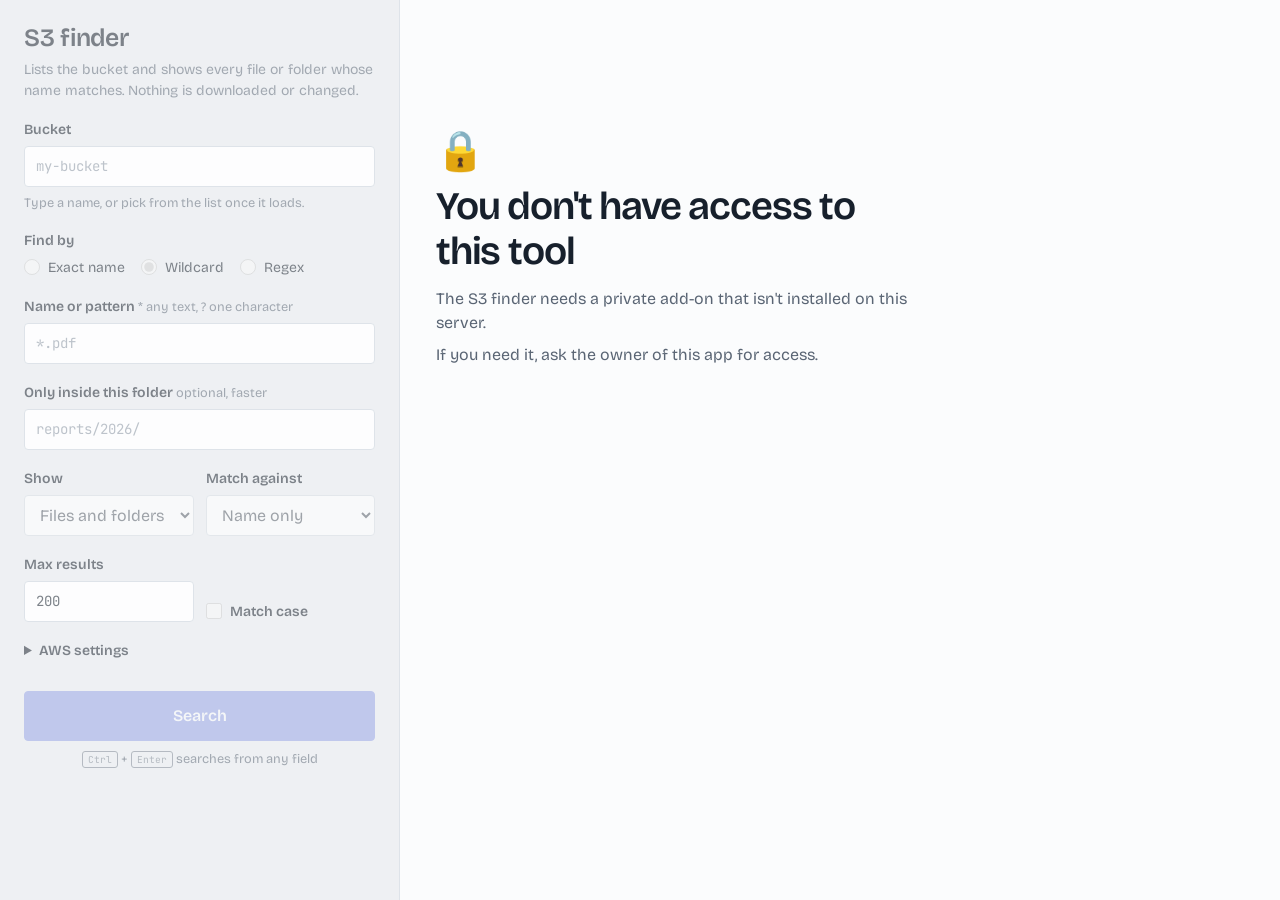
==== tools/s3-finder.html @ 7ef7dab0 "add s3 finder tab with optional plugin loader" ====
<!DOCTYPE html>
<html lang="en">
<head>
  <meta charset="UTF-8" />
  <meta name="viewport" content="width=device-width, initial-scale=1" />
  <title>S3 finder</title>
  <meta name="description" content="Find files and folders in an S3 bucket by exact name, wildcard or regex. Needs the S3 plugin." />
  <!-- plugin tool: left out of the static build -->
  <meta name="workbench-export" content="skip" />
  <link rel="stylesheet" href="../static/theme.css" />
  <style>
    body { height: 100%; }
    .layout { display: grid; grid-template-columns: minmax(320px, 400px) 1fr; height: 100vh; }

    /* ---------- left: inputs ---------- */
    .inputs {
      background: var(--bench);
      border-right: 1px solid var(--rule);
      overflow-y: auto;
      padding: 24px 24px 32px;
      display: flex;
      flex-direction: column;
      gap: 18px;
    }
    .inputs h1 { font-size: var(--t-xl); }
    .inputs > header p { margin: 6px 0 0; color: var(--graphite); font-size: var(--t-sm); }
    .inputs input[type="text"] { font-family: var(--mono); font-size: var(--t-sm); }
    .modes { display: flex; gap: 16px; flex-wrap: wrap; }
    .pair { display: grid; grid-template-columns: 1fr 1fr; gap: 12px; }
    fieldset { border: 0; margin: 0; padding: 0; display: grid; gap: 8px; }
    legend { font-weight: 600; font-size: var(--t-sm); padding: 0; margin-bottom: 6px; }
    details > summary { cursor: pointer; font-weight: 600; font-size: var(--t-sm); }
    details[open] > summary { margin-bottom: 12px; }
    .run { display: grid; gap: 8px; position: sticky; bottom: -32px; padding: 12px 0 0; background: var(--bench); }
    .run .btn { padding: 12px 16px; font-size: var(--t-md); }
    .run .hint { text-align: center; }
    .inputs[aria-disabled="true"] { opacity: 0.55; }

    /* ---------- right: results ---------- */
    .results { overflow: auto; padding: 24px clamp(16px, 3vw, 36px) 40px; min-width: 0; }
    .results-top { display: flex; align-items: baseline; justify-content: space-between; gap: 16px; flex-wrap: wrap; margin-bottom: 12px; }
    .summary { font-size: var(--t-lg); font-weight: 600; letter-spacing: -0.01em; }
    .summary span { font-weight: 400; color: var(--graphite); font-size: var(--t-sm); margin-left: 6px; }
    .note { margin: 0 0 14px; padding: 10px 14px; border-radius: var(--r-md); background: var(--warn-bg); color: var(--warn); font-size: var(--t-sm); }

    .blank { max-width: 48ch; margin-top: 12vh; }
    .blank h2 { font-size: var(--t-2xl); letter-spacing: -0.03em; margin-bottom: 12px; }
    .blank p { color: var(--graphite); margin: 0 0 8px; }
    .blank .lock { font-size: var(--t-2xl); line-height: 1; margin-bottom: 14px; color: var(--graphite); }

    .alert { display: flex; gap: 10px; padding: 12px 16px; border-radius: var(--r-md); background: var(--fail-bg); color: var(--fail); margin-bottom: 16px; }
    .alert[hidden] { display: none; }
    .alert b { font-weight: 700; }

    /* the result table — the one loud element */
    .table-wrap { border: 1px solid var(--ink); border-radius: var(--r-md); overflow-x: auto; }
    table.found { border-collapse: collapse; width: 100%; }
    .found th, .found td { padding: 9px 12px; border-bottom: 1px solid var(--rule); text-align: left; vertical-align: top; }
    .found tbody tr:last-child td { border-bottom: 0; }
    .found thead th { font-family: var(--sans); color: var(--ink); font-size: var(--t-sm); font-weight: 600; background: var(--sheet); border-bottom-color: var(--ink); white-space: nowrap; }
    .found td { font-size: var(--t-sm); }
    .found .path { font-family: var(--mono); font-size: var(--t-xs); word-break: break-all; }
    .found .path .dir { color: var(--graphite); }
    .found .num, .found .when { font-family: var(--mono); font-size: var(--t-xs); white-space: nowrap; color: var(--graphite); }
    .found .num { text-align: right; }
    .kind { white-space: nowrap; font-weight: 600; }
    .kind .glyph { display: inline-block; width: 1.2em; }
    .row-copy { padding: 2px 8px; font-size: var(--t-xs); }

    @media (max-width: 860px) {
      .layout { grid-template-columns: 1fr; height: auto; }
      .inputs { border-right: 0; border-bottom: 1px solid var(--rule); }
      .run { position: static; }
      .blank { margin-top: 24px; }
      .found .when { display: none; }
    }
  </style>
</head>
<body>
<div class="layout">
  <!-- ================= inputs ================= -->
  <form class="inputs" id="form" novalidate aria-disabled="true">
    <header>
      <h1>S3 finder</h1>
      <p>Lists the bucket and shows every file or folder whose name matches. Nothing is downloaded or changed.</p>
    </header>

    <div class="field">
      <label for="bucket">Bucket</label>
      <input id="bucket" type="text" list="bucketList" placeholder="my-bucket" spellcheck="false" autocomplete="off" />
      <datalist id="bucketList"></datalist>
      <span class="hint" id="bucketHint">Type a name, or pick from the list once it loads.</span>
    </div>

    <fieldset>
      <legend>Find by</legend>
      <div class="modes">
        <label class="check"><input type="radio" name="mode" value="exact" /> Exact name</label>
        <label class="check"><input type="radio" name="mode" value="glob" checked /> Wildcard</label>
        <label class="check"><input type="radio" name="mode" value="regex" /> Regex</label>
      </div>
    </fieldset>

    <div class="field">
      <label for="pattern">Name or pattern <span class="hint" id="patternHint"></span></label>
      <input id="pattern" type="text" spellcheck="false" autocomplete="off" />
    </div>

    <div class="field">
      <label for="prefix">Only inside this folder <span class="hint">optional, faster</span></label>
      <input id="prefix" type="text" placeholder="reports/2026/" spellcheck="false" autocomplete="off" />
    </div>

    <div class="pair">
      <div class="field">
        <label for="kind">Show</label>
        <select id="kind">
          <option value="all">Files and folders</option>
          <option value="file">Files only</option>
          <option value="folder">Folders only</option>
        </select>
      </div>
      <div class="field">
        <label for="match">Match against</label>
        <select id="match">
          <option value="name">Name only</option>
          <option value="key">Full path</option>
        </select>
      </div>
    </div>

    <div class="pair">
      <div class="field">
        <label for="maxResults">Max results</label>
        <input id="maxResults" type="text" inputmode="numeric" value="200" />
      </div>
      <div class="field" style="align-content: end;">
        <label class="check"><input type="checkbox" id="caseSensitive" /> Match case</label>
      </div>
    </div>

    <details>
      <summary>AWS settings</summary>
      <div class="pair">
        <div class="field">
          <label for="profile">Profile</label>
          <input id="profile" type="text" placeholder="Default" spellcheck="false" autocomplete="off" />
        </div>
        <div class="field">
          <label for="region">Region</label>
          <input id="region" type="text" placeholder="From profile" spellcheck="false" autocomplete="off" />
        </div>
      </div>
    </details>

    <div class="run">
      <button class="btn btn-primary" id="runBtn" type="submit" disabled>Search</button>
      <span class="hint"><kbd>Ctrl</kbd> + <kbd>Enter</kbd> searches from any field</span>
    </div>
  </form>

  <!-- ================= results ================= -->
  <section class="results" aria-live="polite">
    <div id="checking" class="blank">
      <p role="status">Checking access…</p>
    </div>

    <div id="noaccess" class="blank" hidden>
      <div class="lock" aria-hidden="true">🔒</div>
      <h2>You don't have access to this tool</h2>
      <p>The S3 finder needs a private add-on that isn't installed on this server.</p>
      <p>If you need it, ask the owner of this app for access.</p>
    </div>

    <div id="blank" class="blank" hidden>
      <h2>Nothing searched yet</h2>
      <p>Enter a bucket and the name you're looking for, then search.</p>
      <p>Wildcards: <code>*</code> matches any text and <code>?</code> one character, so <code>*.pdf</code> finds every PDF. Add a folder to search less of the bucket.</p>
    </div>

    <div id="alert" class="alert" role="alert" hidden></div>

    <div id="report" hidden>
      <div class="results-top">
        <div class="summary" id="summary" role="status"></div>
        <button class="btn" id="copyBtn" type="button">Copy paths</button>
      </div>
      <p class="note" id="note" hidden></p>
      <div class="table-wrap">
        <table class="found">
          <thead><tr><th>Type</th><th>Path</th><th class="num">Size</th><th class="when">Modified</th><th><span class="sr-only">Copy</span></th></tr></thead>
          <tbody id="rows"></tbody>
        </table>
      </div>
    </div>
  </section>
</div>

<script>
const $ = (id) => document.getElementById(id);
const PLUGIN = "s3-find";
const STORE = "s3find.inputs";
const FIELDS = ["bucket", "pattern", "prefix", "kind", "match", "maxResults", "profile", "region"];
const HINTS = {
  exact: "the whole name, e.g. report.pdf",
  glob: "* any text, ? one character",
  regex: "searched anywhere in the name",
};
const PLACEHOLDERS = { exact: "report.pdf", glob: "*.pdf", regex: "^invoice_\\d+\\.pdf$" };
// Static builds carry this tag; plugin tools are never exported, but stay safe if one is opened.
const STATIC = !!document.querySelector('meta[name="workbench-mode"][content="static"]');

let lastResult = null;
let running = false;

/* ---------- saved inputs ---------- */
const mode = () => document.querySelector('input[name="mode"]:checked').value;

function save() {
  const data = Object.fromEntries(FIELDS.map((f) => [f, $(f).value]));
  data.mode = mode();
  data.caseSensitive = $("caseSensitive").checked;
  localStorage.setItem(STORE, JSON.stringify(data));
}

function restore() {
  try {
    const d = JSON.parse(localStorage.getItem(STORE)) || {};
    FIELDS.forEach((f) => { if (d[f] != null) $(f).value = d[f]; });
    if (d.mode) document.querySelector(`input[name="mode"][value="${d.mode}"]`).checked = true;
    $("caseSensitive").checked = !!d.caseSensitive;
  } catch { /* ignore bad saved data */ }
}

function syncMode() {
  $("patternHint").textContent = HINTS[mode()];
  $("pattern").placeholder = PLACEHOLDERS[mode()];
}

/* ---------- access check ---------- */
async function checkAccess() {
  if (STATIC) return false;
  try {
    const res = await fetch("../plugins/status");
    if (!res.ok) return false;
    const data = await res.json();
    return (data.plugins || []).includes(PLUGIN);
  } catch {
    return false;
  }
}

function setEnabled(on) {
  $("form").setAttribute("aria-disabled", on ? "false" : "true");
  $("form").querySelectorAll("input, select, button").forEach((el) => { el.disabled = !on; });
}

async function loadBuckets() {
  const q = new URLSearchParams({ profile: $("profile").value.trim(), region: $("region").value.trim() });
  try {
    const res = await fetch(`../plugins/${PLUGIN}/buckets?${q}`);
    const data = await res.json();
    if (!res.ok) throw new Error(data.error);
    $("bucketList").replaceChildren(...data.buckets.map((b) => Object.assign(document.createElement("option"), { value: b })));
    $("bucketHint").textContent = `${data.buckets.length.toLocaleString()} buckets available. Start typing to filter.`;
  } catch (e) {
    $("bucketHint").textContent = "Couldn't load the bucket list. You can still type a bucket name.";
  }
}

/* ---------- search ---------- */
function showAlert(message) {
  $("alert").innerHTML = "";
  const b = document.createElement("b");
  b.textContent = "✕";
  const span = document.createElement("span");
  span.textContent = message;
  $("alert").append(b, span);
  $("alert").hidden = false;
}

function validate() {
  if (!$("bucket").value.trim()) return "Enter a bucket name.";
  if (!$("pattern").value) return "Enter a name or pattern to search for.";
  if (mode() === "regex") {
    try { new RegExp($("pattern").value); } catch (e) { return `That regex isn't valid: ${e.message}.`; }
  }
  const n = Number($("maxResults").value);
  if (!Number.isInteger(n) || n < 1) return "Max results must be a whole number above 0.";
  return null;
}

async function search(ev) {
  ev?.preventDefault();
  if (running || $("runBtn").disabled) return;
  $("alert").hidden = true;
  const problem = validate();
  if (problem) return showAlert(problem);
  save();

  running = true;
  $("runBtn").textContent = "Searching…";
  $("runBtn").disabled = true;
  try {
    const res = await fetch(`../plugins/${PLUGIN}/search`, {
      method: "POST",
      headers: { "Content-Type": "application/json" },
      body: JSON.stringify({
        bucket: $("bucket").value.trim(),
        mode: mode(),
        pattern: $("pattern").value,
        prefix: $("prefix").value.trim(),
        kind: $("kind").value,
        match: $("match").value,
        case_sensitive: $("caseSensitive").checked,
        max_results: Number($("maxResults").value),
        profile: $("profile").value.trim(),
        region: $("region").value.trim(),
      }),
    });
    if (res.status === 404) { showNoAccess(); return; }
    const data = await res.json();
    if (!res.ok) throw new Error(data.error || `The search failed (HTTP ${res.status}).`);
    lastResult = data;
    render(data);
  } catch (e) {
    showAlert(e.message === "Failed to fetch" ? "Can't reach the app server. Check that it's still running." : e.message);
  } finally {
    running = false;
    $("runBtn").textContent = "Search";
    $("runBtn").disabled = false;
  }
}

const sizeText = (n) => {
  if (n == null) return "";
  const units = ["B", "KB", "MB", "GB", "TB"];
  let i = 0;
  while (n >= 1024 && i < units.length - 1) { n /= 1024; i++; }
  return i ? `${n.toFixed(1)} ${units[i]}` : `${n} B`;
};

function cell(cls, text) {
  const td = document.createElement("td");
  if (cls) td.className = cls;
  if (text != null) td.textContent = text;
  return td;
}

function render(data) {
  $("blank").hidden = true;
  $("report").hidden = false;
  const n = data.results.length;
  const summary = $("summary");
  summary.textContent = n ? `${n.toLocaleString()} ${n === 1 ? "match" : "matches"}` : "No matches";
  const meta = document.createElement("span");
  meta.textContent = `${data.scanned.toLocaleString()} objects scanned in ${data.seconds}s`;
  summary.append(meta);

  const note = $("note");
  note.hidden = !data.stopped;
  if (data.stopped === "max_results") note.textContent = `⚠ Showing the first ${n.toLocaleString()} matches. Raise Max results or add a folder to see the rest.`;
  if (data.stopped === "max_scan") note.textContent = `⚠ Stopped after scanning ${data.max_scan.toLocaleString()} objects. Add a folder to search the rest of the bucket.`;

  const rows = data.results.map((r) => {
    const tr = document.createElement("tr");
    const kind = cell("kind");
    kind.innerHTML = r.kind === "folder" ? '<span class="glyph" aria-hidden="true">▸</span>Folder' : '<span class="glyph" aria-hidden="true">·</span>File';
    const path = cell("path");
    const slash = r.key.replace(/\/$/, "").lastIndexOf("/");
    const dir = document.createElement("span");
    dir.className = "dir";
    dir.textContent = slash >= 0 ? r.key.slice(0, slash + 1) : "";
    path.append(dir, document.createTextNode(slash >= 0 ? r.key.slice(slash + 1) : r.key));
    const copy = cell();
    const btn = Object.assign(document.createElement("button"), { type: "button", className: "btn btn-quiet row-copy", textContent: "Copy" });
    btn.setAttribute("aria-label", `Copy s3://${data.bucket}/${r.key}`);
    btn.addEventListener("click", () => copyText(`s3://${data.bucket}/${r.key}`, btn));
    copy.append(btn);
    tr.append(kind, path, cell("num", sizeText(r.size)), cell("when", r.modified || ""), copy);
    return tr;
  });
  if (!n) {
    const tr = document.createElement("tr");
    const td = cell(null, "Nothing matched. Try a wildcard such as *name*, turn off Match case, or match against the full path.");
    td.colSpan = 5;
    tr.append(td);
    rows.push(tr);
  }
  $("rows").replaceChildren(...rows);
  $("copyBtn").disabled = !n;
}

async function copyText(text, btn) {
  await navigator.clipboard.writeText(text);
  const old = btn.textContent;
  btn.textContent = "Copied";
  setTimeout(() => { btn.textContent = old; }, 1200);
}

function showNoAccess() {
  $("checking").hidden = true;
  $("blank").hidden = true;
  $("report").hidden = true;
  $("alert").hidden = true;
  $("noaccess").hidden = false;
  setEnabled(false);
}

/* ---------- wiring ---------- */
restore();
syncMode();
setEnabled(false);
document.querySelectorAll('input[name="mode"]').forEach((r) => r.addEventListener("change", () => { syncMode(); save(); }));
FIELDS.forEach((f) => $(f).addEventListener("change", save));
$("caseSensitive").addEventListener("change", save);
$("form").addEventListener("submit", search);
$("form").addEventListener("keydown", (e) => { if (e.key === "Enter" && (e.ctrlKey || e.metaKey)) search(e); });
$("copyBtn").addEventListener("click", () => {
  if (!lastResult) return;
  copyText(lastResult.results.map((r) => `s3://${lastResult.bucket}/${r.key}`).join("\n"), $("copyBtn"));
});

checkAccess().then((ok) => {
  if (!ok) return showNoAccess();
  $("checking").hidden = true;
  $("blank").hidden = false;
  setEnabled(true);
  loadBuckets();
});
</script>
</body>
</html>
---- static/theme.css ----
/* Workbench — shared theme for the shell and every tool page */
@import url("https://fonts.googleapis.com/css2?family=Bricolage+Grotesque:opsz,wght@12..96,400;12..96,500;12..96,600;12..96,700&family=JetBrains+Mono:wght@400;500&display=swap");

:root {
  --bench: #e4e8ec;
  --sheet: #fbfcfd;
  --ink: #17202c;
  --graphite: #5a6574;
  --rule: #c8d0d9;
  --rule-soft: #dde3e9;
  --cobalt: #2c46d1;
  --cobalt-deep: #1f35a8;
  --pass: #0f7a4e;
  --pass-bg: #d8efe3;
  --fail: #b3311b;
  --fail-bg: #f6ddd6;
  --warn: #8a5a00;
  --warn-bg: #f5e8c8;

  --sans: "Bricolage Grotesque", "Segoe UI Variable Text", "Segoe UI", system-ui, sans-serif;
  --mono: "JetBrains Mono", Consolas, "Cascadia Mono", monospace;

  /* type scale (1.25) */
  --t-xs: 0.8rem;
  --t-sm: 0.875rem;
  --t-md: 1rem;
  --t-lg: 1.25rem;
  --t-xl: 1.563rem;
  --t-2xl: 2.441rem;
  --t-3xl: 3.815rem;

  --r-sm: 4px;
  --r-md: 8px;
  color-scheme: light;
}

*, *::before, *::after { box-sizing: border-box; }

html, body { margin: 0; height: 100%; }

body {
  font-family: var(--sans);
  font-size: var(--t-md);
  line-height: 1.5;
  color: var(--ink);
  background: var(--sheet);
  -webkit-font-smoothing: antialiased;
}

h1, h2, h3 { line-height: 1.15; margin: 0; font-weight: 600; letter-spacing: -0.01em; }

code, .mono { font-family: var(--mono); font-size: 0.92em; }

/* ---------- form controls ---------- */
.field { display: grid; gap: 6px; }
.field > label, .field-label { font-weight: 600; font-size: var(--t-sm); }
.hint { color: var(--graphite); font-size: var(--t-xs); font-weight: 400; }

input[type="text"], input[type="search"], input[type="url"], select, textarea {
  width: 100%;
  font: inherit;
  color: var(--ink);
  background: #fff;
  border: 1px solid var(--rule);
  border-radius: var(--r-sm);
  padding: 9px 11px;
}
textarea { font-family: var(--mono); font-size: var(--t-sm); line-height: 1.6; resize: vertical; }
input::placeholder, textarea::placeholder { color: #8b95a3; }
input:hover, select:hover, textarea:hover { border-color: #aab5c1; }

:focus-visible { outline: 2px solid var(--cobalt); outline-offset: 2px; }
input:focus-visible, select:focus-visible, textarea:focus-visible { outline-offset: 0; border-color: var(--cobalt); }

.check { display: inline-flex; align-items: center; gap: 8px; font-size: var(--t-sm); cursor: pointer; }
.check input { width: 16px; height: 16px; accent-color: var(--cobalt); margin: 0; }

/* ---------- buttons ---------- */
.btn {
  font: inherit;
  font-weight: 600;
  font-size: var(--t-sm);
  display: inline-flex;
  align-items: center;
  justify-content: center;
  gap: 8px;
  padding: 9px 16px;
  border-radius: var(--r-sm);
  border: 1px solid var(--rule);
  background: #fff;
  color: var(--ink);
  cursor: pointer;
}
.btn:hover { background: var(--bench); }
.btn:disabled { opacity: 0.45; cursor: not-allowed; }
.btn-primary { background: var(--cobalt); border-color: var(--cobalt); color: #fff; }
.btn-primary:hover { background: var(--cobalt-deep); }
.btn-quiet { border-color: transparent; background: transparent; color: var(--graphite); }
.btn-quiet:hover { color: var(--ink); background: var(--bench); }

kbd {
  font-family: var(--mono);
  font-size: 0.75em;
  padding: 1px 5px;
  border-radius: 3px;
  border: 1px solid currentColor;
  opacity: 0.75;
}

.sr-only {
  position: absolute; width: 1px; height: 1px; padding: 0; margin: -1px;
  overflow: hidden; clip: rect(0 0 0 0); white-space: nowrap; border: 0;
}

/* ---------- tool page frame ---------- */
.tool {
  min-height: 100%;
  padding: 28px clamp(16px, 3vw, 40px) 40px;
}
.tool-head { margin-bottom: 24px; max-width: 70ch; }
.tool-head h1 { font-size: var(--t-xl); }
.tool-head p { margin: 6px 0 0; color: var(--graphite); }

@media (prefers-reduced-motion: reduce) {
  *, *::before, *::after { animation: none !important; transition: none !important; }
}
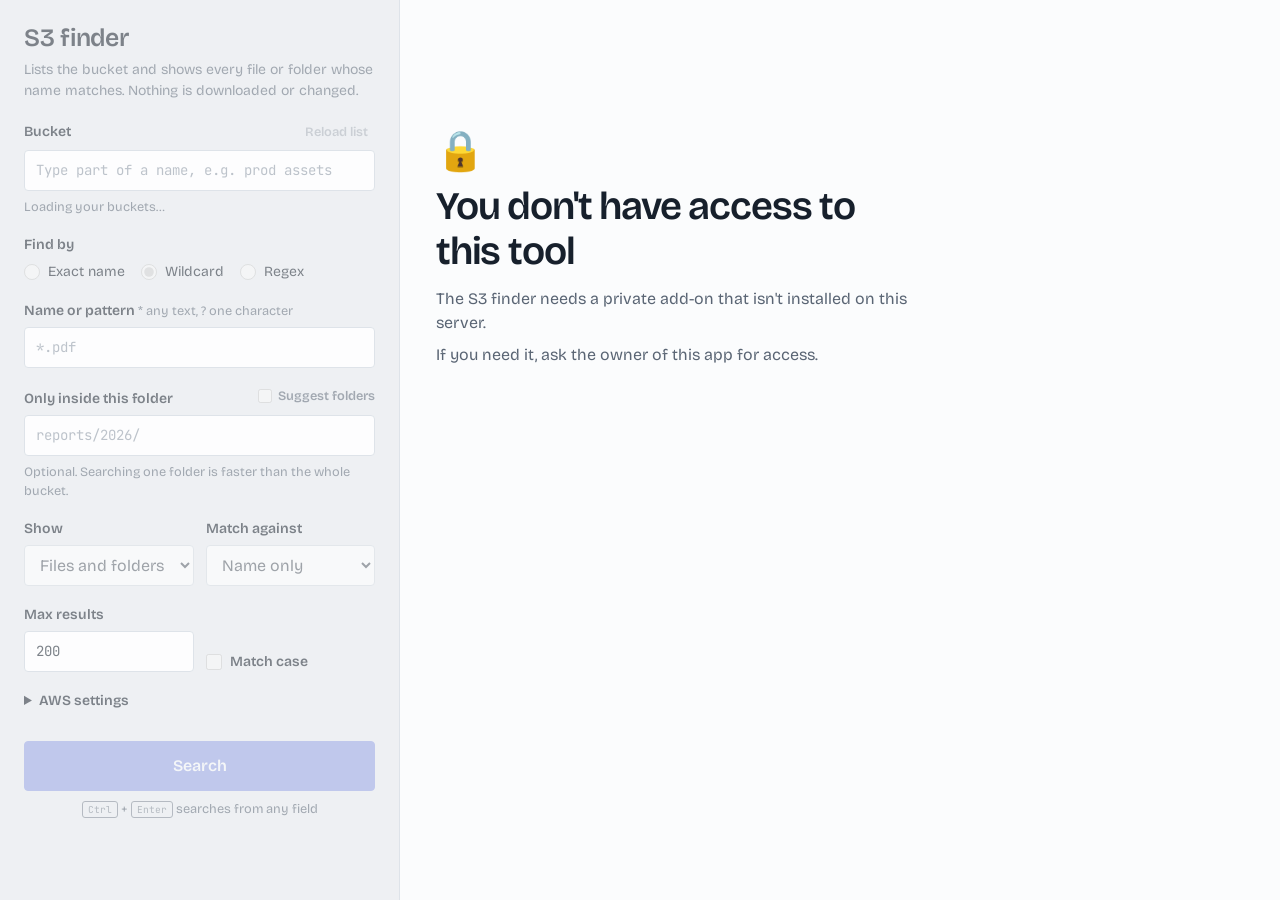
==== commit 9253bf91: "add folder suggestions and reusable combobox to s3 finder" ====
--- a/tools/s3-finder.html
+++ b/tools/s3-finder.html
@@ -7,7 +7,7 @@
   <meta name="description" content="Find files and folders in an S3 bucket by exact name, wildcard or regex. Needs the S3 plugin." />
   <!-- plugin tool: left out of the static build -->
   <meta name="workbench-export" content="skip" />
-  <link rel="stylesheet" href="../static/theme.css" />
+  <link rel="stylesheet" href="../static/theme.css?v=2" />
   <style>
     body { height: 100%; }
     .layout { display: grid; grid-template-columns: minmax(320px, 400px) 1fr; height: 100vh; }
@@ -36,6 +36,14 @@
     .run .hint { text-align: center; }
     .inputs[aria-disabled="true"] { opacity: 0.55; }
 
+    /* bucket and folder pickers (combobox styles are in theme.css) */
+    .label-row { display: flex; align-items: baseline; justify-content: space-between; gap: 8px; }
+    .label-row label { font-weight: 600; font-size: var(--t-sm); }
+    .reload { padding: 2px 6px; font-size: var(--t-xs); }
+    .label-row .check { font-size: var(--t-xs); gap: 6px; color: var(--graphite); white-space: nowrap; flex: none; }
+    .label-row .check input { width: 14px; height: 14px; }
+    .hint.warn { color: var(--warn); }
+
     /* ---------- right: results ---------- */
     .results { overflow: auto; padding: 24px clamp(16px, 3vw, 36px) 40px; min-width: 0; }
     .results-top { display: flex; align-items: baseline; justify-content: space-between; gap: 16px; flex-wrap: wrap; margin-bottom: 12px; }
@@ -47,6 +55,40 @@
     .blank h2 { font-size: var(--t-2xl); letter-spacing: -0.03em; margin-bottom: 12px; }
     .blank p { color: var(--graphite); margin: 0 0 8px; }
     .blank .lock { font-size: var(--t-2xl); line-height: 1; margin-bottom: 14px; color: var(--graphite); }
+
+    /* centred loader with live counters */
+    .loading { display: flex; flex-direction: column; align-items: center; text-align: center; margin: 8vh auto 28px; max-width: 64ch; }
+    .loading[hidden] { display: none; }
+    .loading h2 { font-size: var(--t-xl); letter-spacing: -0.01em; margin-bottom: 6px; }
+    .loading p { color: var(--graphite); margin: 0 0 4px; }
+    .loading code { word-break: break-all; }
+    .spinner { width: 44px; height: 44px; margin-bottom: 18px; border: 3px solid var(--rule); border-top-color: var(--ink); border-radius: 50%; animation: spin 0.9s linear infinite; }
+    @keyframes spin { to { transform: rotate(360deg); } }
+    .stats { display: flex; flex-wrap: wrap; justify-content: center; gap: 8px 28px; margin: 18px 0 10px; }
+    .stat { display: grid; gap: 2px; }
+    .stat b { font-family: var(--mono); font-size: var(--t-lg); font-weight: 600; font-variant-numeric: tabular-nums; }
+    .stat span { font-size: var(--t-xs); color: var(--graphite); }
+    .current { font-family: var(--mono); font-size: var(--t-xs); color: var(--graphite); max-width: 100%; overflow: hidden; text-overflow: ellipsis; white-space: nowrap; margin: 0 0 16px; }
+    @media (prefers-reduced-motion: reduce) { .spinner { animation: none; border-top-color: var(--graphite); } }
+
+    /* full log */
+    .log { margin-top: 24px; border: 1px solid var(--rule); border-radius: var(--r-md); background: var(--sheet); }
+    .log[hidden] { display: none; }
+    .log > summary { display: flex; align-items: center; gap: 12px; padding: 8px 14px; background: var(--bench); border-radius: var(--r-md); }
+    .log[open] > summary { border-bottom: 1px solid var(--rule); border-radius: var(--r-md) var(--r-md) 0 0; margin: 0; }
+    .log > summary .grow { flex: 1; }
+    .log > summary .hint { font-weight: 400; margin-left: 6px; }
+    .log-lines { max-height: 46vh; overflow: auto; padding: 8px 0; font-family: var(--mono); font-size: var(--t-xs); line-height: 1.55; }
+    .log-line { display: grid; grid-template-columns: 7ch 7ch 1fr; gap: 10px; padding: 1px 14px; }
+    .log-line .t { color: var(--graphite); text-align: right; font-variant-numeric: tabular-nums; }
+    .log-line .lvl { color: var(--graphite); white-space: nowrap; }
+    .log-line .m { word-break: break-all; white-space: pre-wrap; }
+    .log-line.detail .m { color: var(--graphite); }
+    .log-line.warn { background: var(--warn-bg); }
+    .log-line.warn .lvl, .log-line.warn .m { color: var(--warn); }
+    .log-line.error { background: var(--fail-bg); }
+    .log-line.error .lvl, .log-line.error .m { color: var(--fail); }
+    .log-line.match .lvl, .log-line.match .m { color: var(--pass); }
 
     .alert { display: flex; gap: 10px; padding: 12px 16px; border-radius: var(--r-md); background: var(--fail-bg); color: var(--fail); margin-bottom: 16px; }
     .alert[hidden] { display: none; }
@@ -86,10 +128,13 @@
     </header>
 
     <div class="field">
-      <label for="bucket">Bucket</label>
-      <input id="bucket" type="text" list="bucketList" placeholder="my-bucket" spellcheck="false" autocomplete="off" />
-      <datalist id="bucketList"></datalist>
-      <span class="hint" id="bucketHint">Type a name, or pick from the list once it loads.</span>
+      <div class="label-row">
+        <label for="bucket" id="bucketLabel">Bucket</label>
+        <button class="btn btn-quiet reload" id="reloadBuckets" type="button">Reload list</button>
+      </div>
+      <input id="bucket" type="text" placeholder="Type part of a name, e.g. prod assets"
+             spellcheck="false" autocomplete="off" aria-describedby="bucketHint" />
+      <span class="hint" id="bucketHint" aria-live="polite">Loading your buckets…</span>
     </div>
 
     <fieldset>
@@ -107,8 +152,12 @@
     </div>
 
     <div class="field">
-      <label for="prefix">Only inside this folder <span class="hint">optional, faster</span></label>
-      <input id="prefix" type="text" placeholder="reports/2026/" spellcheck="false" autocomplete="off" />
+      <div class="label-row">
+        <label for="prefix" id="prefixLabel">Only inside this folder</label>
+        <label class="check"><input type="checkbox" id="suggestFolders" /> Suggest folders</label>
+      </div>
+      <input id="prefix" type="text" placeholder="reports/2026/" spellcheck="false" autocomplete="off" aria-describedby="prefixHint" />
+      <span class="hint" id="prefixHint">Optional. Searching one folder is faster than the whole bucket.</span>
     </div>
 
     <div class="pair">
@@ -178,6 +227,21 @@
       <p>Wildcards: <code>*</code> matches any text and <code>?</code> one character, so <code>*.pdf</code> finds every PDF. Add a folder to search less of the bucket.</p>
     </div>
 
+    <div id="loading" class="loading" hidden>
+      <div class="spinner" aria-hidden="true"></div>
+      <h2 role="status">Searching…</h2>
+      <p id="loadingWhat"></p>
+      <div class="stats">
+        <div class="stat"><b id="stScanned">0</b><span>objects scanned</span></div>
+        <div class="stat"><b id="stMatched">0</b><span>matches</span></div>
+        <div class="stat"><b id="stPages">0</b><span>pages</span></div>
+        <div class="stat"><b id="stRate">–</b><span>objects per second</span></div>
+        <div class="stat"><b id="stElapsed">0.0s</b><span>elapsed</span></div>
+      </div>
+      <p class="current" id="stCurrent">Connecting to AWS…</p>
+      <button class="btn" id="stopBtn" type="button">Stop search</button>
+    </div>
+
     <div id="alert" class="alert" role="alert" hidden></div>
 
     <div id="report" hidden>
@@ -193,9 +257,18 @@
         </table>
       </div>
     </div>
+
+    <details class="log" id="logPanel" open hidden>
+      <summary>
+        <span class="grow">Log<span class="hint" id="logCount"></span></span>
+        <button class="btn btn-quiet" id="copyLogBtn" type="button">Copy log</button>
+      </summary>
+      <div class="log-lines" id="logLines" role="log" aria-label="Search log"></div>
+    </details>
   </section>
 </div>
 
+<script src="../static/combobox.js?v=2"></script>
 <script>
 const $ = (id) => document.getElementById(id);
 const PLUGIN = "s3-find";
@@ -255,17 +328,155 @@
   $("form").querySelectorAll("input, select, button").forEach((el) => { el.disabled = !on; });
 }
 
+/* ---------- bucket and folder pickers (static/combobox.js) ---------- */
+const BUCKET_CACHE = "s3find.buckets";           // {"profile|region": {at, buckets}}
+const BUCKET_RECENT = "s3find.recentBuckets";    // last 5 buckets searched
+const SUGGEST_FOLDERS = "s3find.suggestFolders"; // "1" when folder suggestions are on
+const buckets = { all: [], loaded: false, error: null, note: null, token: 0 };
+const folders = new Map(); // "profile|region|bucket|parent" -> {state, list, truncated, error, at}
+const aws = () => ({ profile: $("profile").value.trim(), region: $("region").value.trim() });
+
+function recentBuckets() {
+  try { return JSON.parse(localStorage.getItem(BUCKET_RECENT)) || []; } catch { return []; }
+}
+
+function rememberBucket(name) {
+  const list = [name, ...recentBuckets().filter((b) => b !== name)].slice(0, 5);
+  localStorage.setItem(BUCKET_RECENT, JSON.stringify(list));
+}
+
+const bucketCombo = new Combobox($("bucket"), {
+  labelledBy: "bucketLabel",
+  source(text) {
+    const q = text.trim();
+    const recent = recentBuckets();
+    const total = buckets.all.length.toLocaleString();
+    const empty = !buckets.loaded ? "Loading your buckets…"
+      : q ? `No bucket in your list matches “${q}”. You can still search it by that name.`
+      : buckets.error ? "The bucket list didn't load. Type a bucket name instead."
+      : "No buckets found for this AWS profile and region.";
+    if (!q) {
+      const rest = buckets.all.filter((b) => !recent.includes(b));
+      const rows = [];
+      if (recent.length) rows.push({ group: "Recently searched" }, ...recent.map((value) => ({ value })));
+      if (rest.length && recent.length) rows.push({ group: "All buckets" });
+      rows.push(...rest.slice(0, 60).map((value) => ({ value })));
+      return { rows, matched: recent.length + rest.length, count: `${total} buckets`, empty };
+    }
+    const res = Combobox.filter(new Set([...recent, ...buckets.all]), q, { boost: (b) => (recent.includes(b) ? 50 : 0) });
+    return { ...res, count: `${res.matched.toLocaleString()} of ${total} buckets match`, empty };
+  },
+});
+
+function bucketHint() {
+  const h = $("bucketHint");
+  const v = $("bucket").value.trim();
+  h.classList.remove("warn");
+  if (!buckets.loaded) h.textContent = "Loading your buckets…";
+  else if (buckets.error) h.textContent = buckets.error;
+  else if (v && buckets.all.length && !buckets.all.includes(v)) {
+    h.classList.add("warn");
+    h.textContent = "! Not in your bucket list. You can still search it if your role has access.";
+  } else h.textContent = buckets.note || `${buckets.all.length.toLocaleString()} buckets. Type any part of a name, or its initials.`;
+}
+
+function ago(at) {
+  const min = Math.round((Date.now() - at) / 60000);
+  if (min < 1) return "just now";
+  if (min < 60) return `${min} min ago`;
+  const h = Math.round(min / 60);
+  return h < 48 ? `${h} h ago` : `${Math.round(h / 24)} days ago`;
+}
+
 async function loadBuckets() {
-  const q = new URLSearchParams({ profile: $("profile").value.trim(), region: $("region").value.trim() });
+  const token = ++buckets.token;
+  const { profile, region } = aws();
+  const key = `${profile}|${region}`;
+  let cache = {};
+  try { cache = JSON.parse(localStorage.getItem(BUCKET_CACHE)) || {}; } catch { /* ignore bad saved data */ }
+  const saved = cache[key];
+  // show the saved list straight away, then refresh it
+  Object.assign(buckets, { all: saved ? saved.buckets : [], loaded: !!saved, error: null, note: null });
+  $("reloadBuckets").disabled = true;
+  $("reloadBuckets").textContent = "Reloading…";
+  bucketHint();
+  bucketCombo.refresh();
   try {
-    const res = await fetch(`../plugins/${PLUGIN}/buckets?${q}`);
-    const data = await res.json();
-    if (!res.ok) throw new Error(data.error);
-    $("bucketList").replaceChildren(...data.buckets.map((b) => Object.assign(document.createElement("option"), { value: b })));
-    $("bucketHint").textContent = `${data.buckets.length.toLocaleString()} buckets available. Start typing to filter.`;
+    const res = await fetch(`../plugins/${PLUGIN}/buckets?${new URLSearchParams({ profile, region })}`);
+    const data = await res.json().catch(() => ({}));
+    if (!res.ok) throw new Error(data.error || `The server answered HTTP ${res.status}.`);
+    if (token !== buckets.token) return;
+    Object.assign(buckets, { all: data.buckets, loaded: true });
+    cache[key] = { at: Date.now(), buckets: data.buckets };
+    localStorage.setItem(BUCKET_CACHE, JSON.stringify(cache));
   } catch (e) {
-    $("bucketHint").textContent = "Couldn't load the bucket list. You can still type a bucket name.";
+    if (token !== buckets.token) return;
+    const why = e.message === "Failed to fetch" ? "Can't reach the app server." : e.message;
+    buckets.loaded = true;
+    if (saved) buckets.note = `Showing the list saved ${ago(saved.at)}; couldn't refresh it. ${why}`;
+    else buckets.error = `Couldn't load the bucket list. ${why} You can still type a bucket name.`;
+  } finally {
+    if (token === buckets.token) {
+      $("reloadBuckets").disabled = false;
+      $("reloadBuckets").textContent = "Reload list";
+      bucketHint();
+      bucketCombo.refresh();
+    }
   }
+}
+
+/* Folder suggestions list one level at a time, like `aws s3 ls`: typing "reports/" lists
+   the folders inside reports/, and the text after the last "/" filters them. */
+const folderKey = (bucket, parent) => { const a = aws(); return `${a.profile}|${a.region}|${bucket}|${parent}`; };
+const splitPrefix = (v) => { const i = v.lastIndexOf("/"); return [v.slice(0, i + 1), v.slice(i + 1)]; };
+
+async function loadFolders(bucket, parent) {
+  const key = folderKey(bucket, parent);
+  folders.set(key, { state: "loading" });
+  try {
+    const res = await fetch(`../plugins/${PLUGIN}/folders?${new URLSearchParams({ bucket, prefix: parent, ...aws() })}`);
+    const data = await res.json().catch(() => ({}));
+    if (!res.ok) throw new Error(data.error || `The server answered HTTP ${res.status}.`);
+    folders.set(key, { state: "ok", list: data.folders, truncated: data.truncated });
+  } catch (e) {
+    const error = e.message === "Failed to fetch" ? "Can't reach the app server." : e.message;
+    folders.set(key, { state: "error", error, at: Date.now() });
+  }
+  folderCombo.refresh();
+}
+
+const folderCombo = new Combobox($("prefix"), {
+  labelledBy: "prefixLabel",
+  source(text) {
+    const bucket = $("bucket").value.trim();
+    if (!bucket) return { empty: "Choose a bucket first to see its folders." };
+    const [parent, part] = splitPrefix(text);
+    const where = `${bucket}/${parent}`;
+    const key = folderKey(bucket, parent);
+    const cached = folders.get(key);
+    // a failed listing is retried after a few seconds, not on every key press
+    if (!cached || (cached.state === "error" && Date.now() - cached.at > 5000)) loadFolders(bucket, parent);
+    const entry = folders.get(key);
+    if (entry.state === "loading") return { empty: `Loading folders in ${where}…` };
+    if (entry.state === "error") return { empty: `✕ ${entry.error}` };
+    const n = entry.list.length;
+    const res = Combobox.filter(entry.list, part, { text: (f) => f.slice(parent.length), offset: () => parent.length });
+    return {
+      ...res,
+      preselect: part !== "",
+      count: `${part ? `${res.matched.toLocaleString()} of ` : ""}${n.toLocaleString()}${entry.truncated ? "+" : ""} folders in ${where}`,
+      empty: n ? `No folder in ${where} matches “${part}”. You can still search it by that name.`
+        : `No folders inside ${where}. Search here, or delete back to the previous /.`,
+    };
+  },
+  // after picking a folder, keep the list open on the folders inside it
+  onPick: () => true,
+});
+
+function syncFolderSuggest() {
+  const on = $("suggestFolders").checked;
+  folderCombo.enabled = on;
+  localStorage.setItem(SUGGEST_FOLDERS, on ? "1" : "");
 }
 
 /* ---------- search ---------- */
@@ -290,6 +501,65 @@
   return null;
 }
 
+/* ---------- live log ---------- */
+let logEntries = [];
+let pending = [];
+let flushQueued = false;
+let clock = null;
+let runStart = 0;
+let controller = null;
+const LEVEL_WORD = { info: "", detail: "", warn: "! warn", error: "✕ error", match: "✓ match" };
+
+function addLog(level, msg, t = (performance.now() - runStart) / 1000) {
+  const entry = { t, level, msg };
+  logEntries.push(entry);
+  pending.push(entry);
+  if (!flushQueued) { flushQueued = true; requestAnimationFrame(flushLog); }
+}
+
+function flushLog() {
+  flushQueued = false;
+  const box = $("logLines");
+  const stick = box.scrollHeight - box.scrollTop - box.clientHeight < 40;
+  const frag = document.createDocumentFragment();
+  for (const e of pending) {
+    const line = document.createElement("div");
+    line.className = `log-line ${e.level}`;
+    line.append(
+      Object.assign(document.createElement("span"), { className: "t", textContent: `${e.t.toFixed(2)}s` }),
+      Object.assign(document.createElement("span"), { className: "lvl", textContent: LEVEL_WORD[e.level] || "" }),
+      Object.assign(document.createElement("span"), { className: "m", textContent: e.msg }),
+    );
+    frag.append(line);
+  }
+  pending = [];
+  box.append(frag);
+  if (stick) box.scrollTop = box.scrollHeight;
+  $("logCount").textContent = `${logEntries.length.toLocaleString()} ${logEntries.length === 1 ? "line" : "lines"}`;
+}
+
+function resetLog() {
+  logEntries = [];
+  pending = [];
+  $("logLines").replaceChildren();
+  $("logCount").textContent = "";
+  $("logPanel").hidden = false;
+  $("logPanel").open = true;
+}
+
+function logText() {
+  return logEntries.map((e) => `${e.t.toFixed(3).padStart(9)}s  ${(LEVEL_WORD[e.level] || e.level).padEnd(9)} ${e.msg}`).join("\n");
+}
+
+function setStats(p) {
+  if (p.scanned != null) $("stScanned").textContent = p.scanned.toLocaleString();
+  if (p.matched != null) $("stMatched").textContent = p.matched.toLocaleString();
+  if (p.pages != null) $("stPages").textContent = p.pages.toLocaleString();
+  if (p.rate != null) $("stRate").textContent = p.rate.toLocaleString();
+  if (p.last_key) $("stCurrent").textContent = `Last object listed: ${p.last_key}`;
+}
+
+/* ---------- search ---------- */
 async function search(ev) {
   ev?.preventDefault();
   if (running || $("runBtn").disabled) return;
@@ -297,39 +567,113 @@
   const problem = validate();
   if (problem) return showAlert(problem);
   save();
+  bucketCombo.close();
+  folderCombo.close();
+  rememberBucket($("bucket").value.trim());
+
+  const body = {
+    bucket: $("bucket").value.trim(),
+    mode: mode(),
+    pattern: $("pattern").value,
+    prefix: $("prefix").value.trim(),
+    kind: $("kind").value,
+    match: $("match").value,
+    case_sensitive: $("caseSensitive").checked,
+    max_results: Number($("maxResults").value),
+    profile: $("profile").value.trim(),
+    region: $("region").value.trim(),
+  };
 
   running = true;
   $("runBtn").textContent = "Searching…";
   $("runBtn").disabled = true;
+  showLoading();
+  controller = new AbortController();
+  const found = [];
+  let done = null;
+  let failed = null;
+  let progress = {};
+  const url = `../plugins/${PLUGIN}/search/stream`;
+  addLog("detail", `POST ${new URL(url, location.href).pathname}`);
+
   try {
-    const res = await fetch(`../plugins/${PLUGIN}/search`, {
+    const res = await fetch(url, {
       method: "POST",
       headers: { "Content-Type": "application/json" },
-      body: JSON.stringify({
-        bucket: $("bucket").value.trim(),
-        mode: mode(),
-        pattern: $("pattern").value,
-        prefix: $("prefix").value.trim(),
-        kind: $("kind").value,
-        match: $("match").value,
-        case_sensitive: $("caseSensitive").checked,
-        max_results: Number($("maxResults").value),
-        profile: $("profile").value.trim(),
-        region: $("region").value.trim(),
-      }),
+      body: JSON.stringify(body),
+      signal: controller.signal,
     });
+    addLog("detail", `Server answered HTTP ${res.status}; reading live events`);
     if (res.status === 404) { showNoAccess(); return; }
-    const data = await res.json();
-    if (!res.ok) throw new Error(data.error || `The search failed (HTTP ${res.status}).`);
-    lastResult = data;
-    render(data);
+    if (!res.ok) {
+      const data = await res.json().catch(() => ({}));
+      throw new Error(data.error || `The search failed (HTTP ${res.status}).`);
+    }
+
+    const reader = res.body.getReader();
+    const decoder = new TextDecoder();
+    let buf = "";
+    for (;;) {
+      const { value, done: eof } = await reader.read();
+      buf += decoder.decode(value || new Uint8Array(), { stream: !eof });
+      let nl;
+      while ((nl = buf.indexOf("\n")) >= 0) {
+        const line = buf.slice(0, nl).trim();
+        buf = buf.slice(nl + 1);
+        if (!line) continue;
+        const e = JSON.parse(line);
+        if (e.type === "log") addLog(e.level, e.msg, e.t);
+        else if (e.type === "progress") { progress = e; setStats(e); }
+        else if (e.type === "match") { found.push(e.item); setStats({ matched: found.length }); }
+        else if (e.type === "done") done = e;
+        else if (e.type === "error") failed = e.message;
+      }
+      if (eof) break;
+    }
+    if (failed) throw new Error(failed);
+    if (!done) throw new Error("The server closed the connection before the search finished. Check the server window for errors.");
+    lastResult = done;
+    render(done);
   } catch (e) {
-    showAlert(e.message === "Failed to fetch" ? "Can't reach the app server. Check that it's still running." : e.message);
+    if (e.name === "AbortError") {
+      const seconds = ((performance.now() - runStart) / 1000).toFixed(2);
+      addLog("warn", `Stopped by you after ${seconds}s; showing the ${found.length.toLocaleString()} matches found so far`);
+      lastResult = { results: found, scanned: progress.scanned || 0, seconds, stopped: "cancelled", bucket: body.bucket };
+      render(lastResult);
+    } else {
+      const msg = e.message === "Failed to fetch" ? "Can't reach the app server. Check that it's still running." : e.message;
+      addLog("error", msg);
+      showAlert(msg);
+    }
   } finally {
+    clearInterval(clock);
+    controller = null;
+    $("loading").hidden = true;
     running = false;
     $("runBtn").textContent = "Search";
     $("runBtn").disabled = false;
   }
+}
+
+function showLoading() {
+  // drop the previous results so they can't be mistaken for the new search
+  lastResult = null;
+  $("rows").replaceChildren();
+  $("report").hidden = true;
+  $("blank").hidden = true;
+  const code = (t) => Object.assign(document.createElement("code"), { textContent: t });
+  const where = $("prefix").value.trim();
+  $("loadingWhat").replaceChildren("Looking for ", code($("pattern").value), " in ", code($("bucket").value.trim() + (where ? `/${where}` : "")), ".");
+  ["stScanned", "stMatched", "stPages"].forEach((id) => { $(id).textContent = "0"; });
+  $("stRate").textContent = "–";
+  $("stElapsed").textContent = "0.0s";
+  $("stCurrent").textContent = "Connecting to AWS…";
+  $("stopBtn").disabled = false;
+  $("stopBtn").textContent = "Stop search";
+  runStart = performance.now();
+  clock = setInterval(() => { $("stElapsed").textContent = `${((performance.now() - runStart) / 1000).toFixed(1)}s`; }, 100);
+  resetLog();
+  $("loading").hidden = false;
 }
 
 const sizeText = (n) => {
@@ -360,6 +704,7 @@
   const note = $("note");
   note.hidden = !data.stopped;
   if (data.stopped === "max_results") note.textContent = `⚠ Showing the first ${n.toLocaleString()} matches. Raise Max results or add a folder to see the rest.`;
+  if (data.stopped === "cancelled") note.textContent = `⚠ You stopped the search after scanning ${data.scanned.toLocaleString()} objects. Showing the matches found so far.`;
   if (data.stopped === "max_scan") note.textContent = `⚠ Stopped after scanning ${data.max_scan.toLocaleString()} objects. Add a folder to search the rest of the bucket.`;
 
   const rows = data.results.map((r) => {
@@ -414,8 +759,27 @@
 document.querySelectorAll('input[name="mode"]').forEach((r) => r.addEventListener("change", () => { syncMode(); save(); }));
 FIELDS.forEach((f) => $(f).addEventListener("change", save));
 $("caseSensitive").addEventListener("change", save);
+
+$("bucket").addEventListener("blur", bucketHint);
+$("bucket").addEventListener("change", bucketHint);
+$("suggestFolders").checked = localStorage.getItem(SUGGEST_FOLDERS) === "1";
+syncFolderSuggest();
+$("suggestFolders").addEventListener("change", () => {
+  syncFolderSuggest();
+  if ($("suggestFolders").checked) $("prefix").focus();
+});
+$("reloadBuckets").addEventListener("click", loadBuckets);
+["profile", "region"].forEach((f) => $(f).addEventListener("change", loadBuckets));
 $("form").addEventListener("submit", search);
 $("form").addEventListener("keydown", (e) => { if (e.key === "Enter" && (e.ctrlKey || e.metaKey)) search(e); });
+$("stopBtn").addEventListener("click", () => {
+  if (!controller) return;
+  $("stopBtn").disabled = true;
+  $("stopBtn").textContent = "Stopping…";
+  controller.abort();
+});
+// the button sits in the log's summary, so stop it from toggling the panel
+$("copyLogBtn").addEventListener("click", (e) => { e.preventDefault(); copyText(logText(), $("copyLogBtn")); });
 $("copyBtn").addEventListener("click", () => {
   if (!lastResult) return;
   copyText(lastResult.results.map((r) => `s3://${lastResult.bucket}/${r.key}`).join("\n"), $("copyBtn"));
--- a/static/theme.css
+++ b/static/theme.css
@@ -112,6 +112,41 @@
   overflow: hidden; clip: rect(0 0 0 0); white-space: nowrap; border: 0;
 }
 
+/* ---------- combobox (static/combobox.js) ---------- */
+.combo { position: relative; }
+.combo > input { width: 100%; }
+.combo-pop {
+  position: absolute; z-index: 20; left: 0; right: 0; top: calc(100% + 4px);
+  background: var(--sheet); border: 1px solid var(--ink); border-radius: var(--r-md);
+  overflow: hidden;
+}
+.combo-pop[hidden] { display: none; }
+.combo-list { list-style: none; margin: 0; padding: 4px 0; max-height: min(320px, 50vh); overflow-y: auto; }
+.combo-group { padding: 8px 12px 4px; font-size: var(--t-xs); font-weight: 600; color: var(--graphite); }
+.combo-opt {
+  display: flex; align-items: center; gap: 8px; padding: 6px 12px 6px 9px; cursor: pointer;
+  border-left: 3px solid transparent;
+  font-family: var(--mono); font-size: var(--t-sm); color: var(--graphite);
+}
+.combo-opt .name { flex: 1; min-width: 0; overflow-wrap: anywhere; }
+.combo-opt mark {
+  background: none; color: var(--ink); font-weight: 700;
+  text-decoration: underline; text-decoration-thickness: 2px; text-underline-offset: 3px; text-decoration-color: var(--rule);
+}
+.combo-opt .tick { width: 1.2em; flex: none; color: var(--pass); font-family: var(--sans); }
+.combo-opt:hover { background: var(--bench); }
+.combo-opt.active { background: var(--bench); border-left-color: var(--cobalt); color: var(--ink); }
+.combo-opt.active mark { text-decoration-color: var(--cobalt); }
+.combo-empty, .combo-more { padding: 10px 12px; font-size: var(--t-xs); color: var(--graphite); }
+.combo-more { border-top: 1px solid var(--rule-soft); }
+.combo-foot {
+  display: flex; justify-content: space-between; gap: 12px; flex-wrap: wrap;
+  padding: 6px 12px; border-top: 1px solid var(--rule); background: var(--bench);
+  font-size: var(--t-xs); color: var(--graphite);
+}
+.combo-foot kbd { font-size: 0.7rem; padding: 0 4px; margin-right: 2px; }
+@media (max-width: 860px) { .combo-foot .keys { display: none; } }
+
 /* ---------- tool page frame ---------- */
 .tool {
   min-height: 100%;
